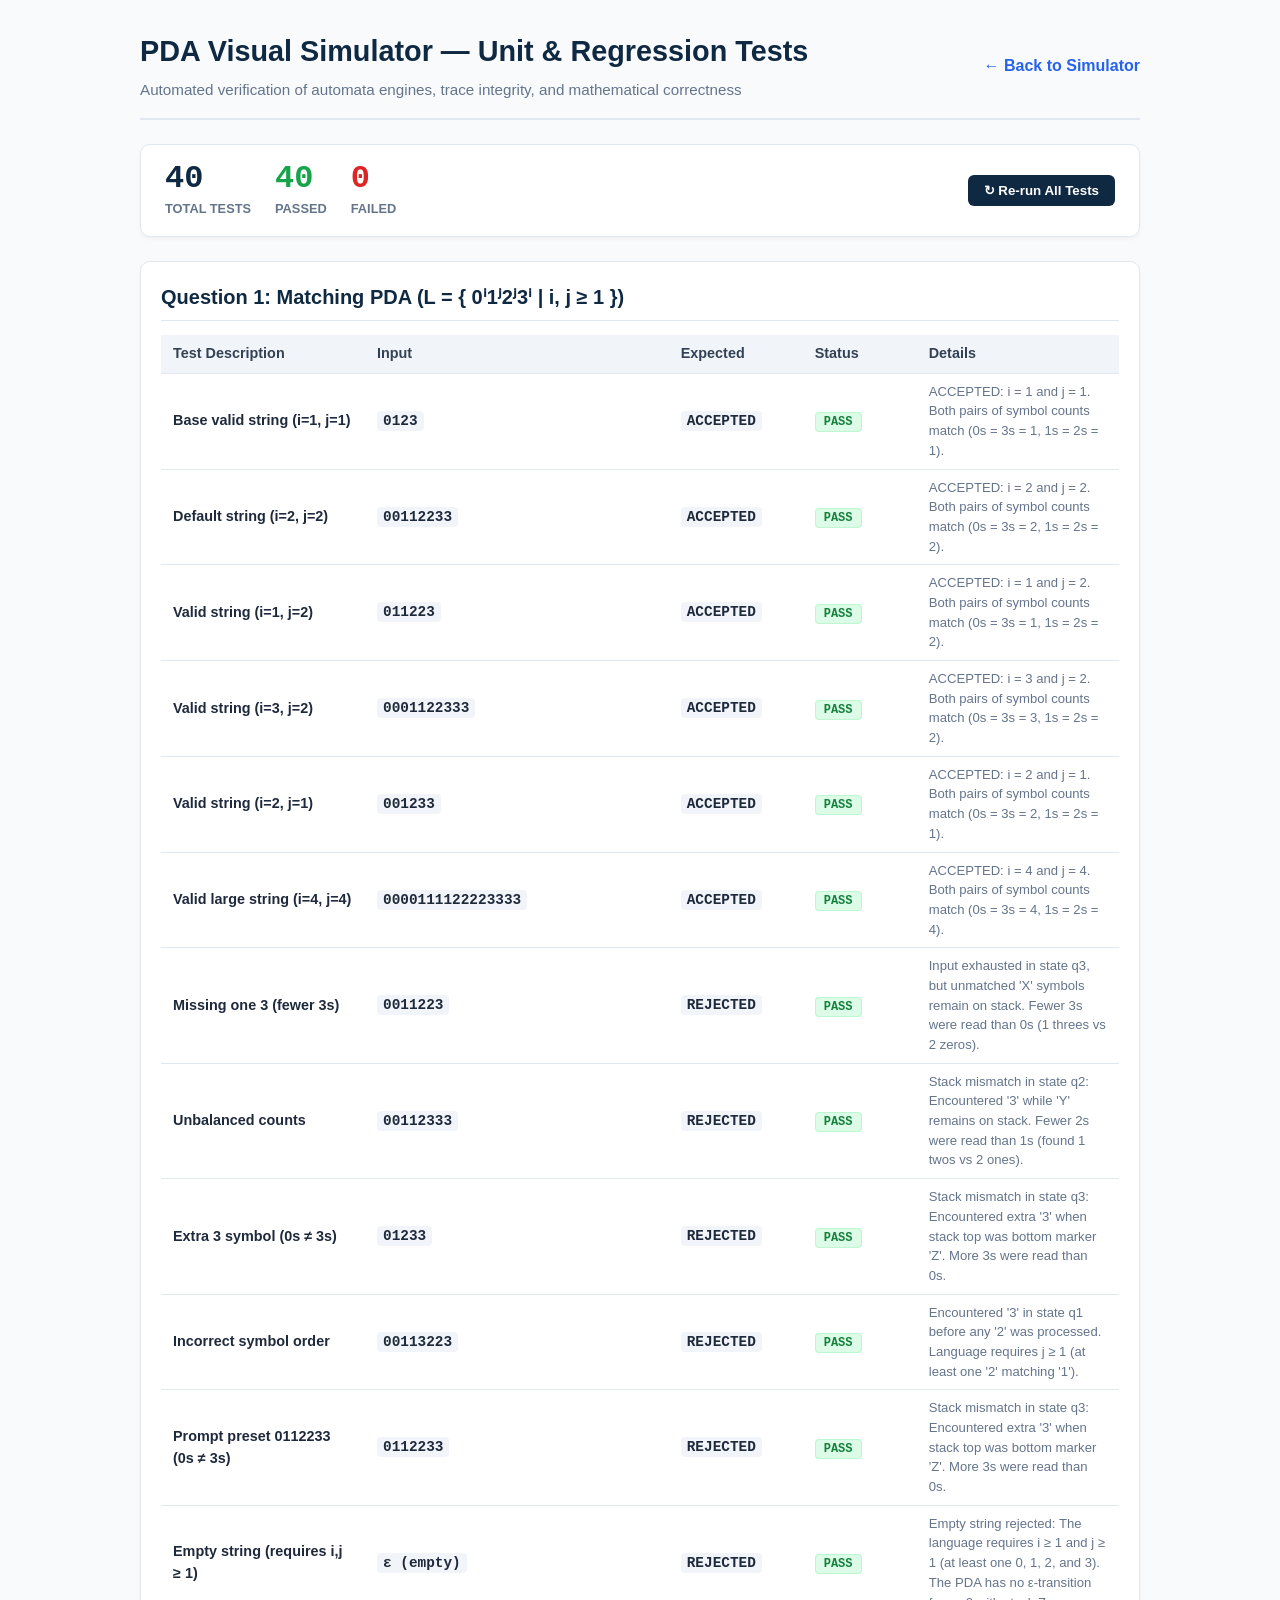
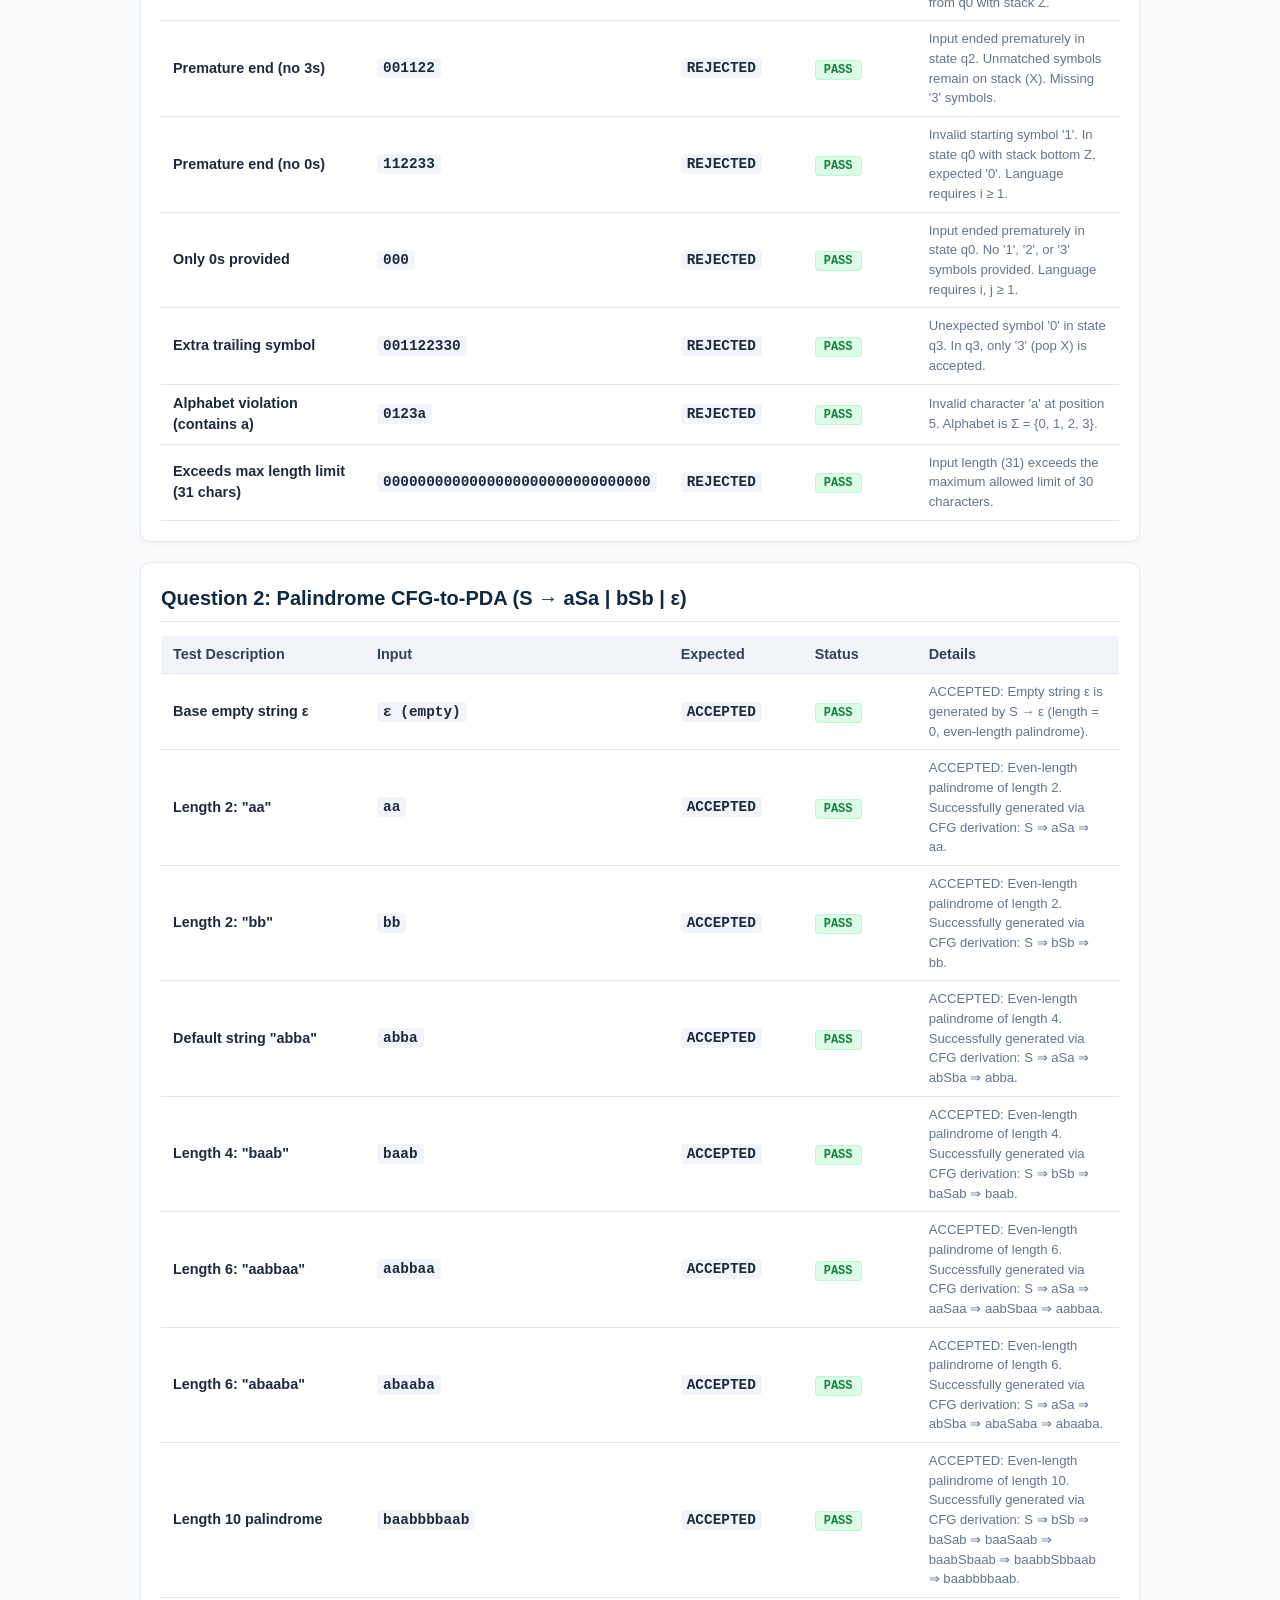
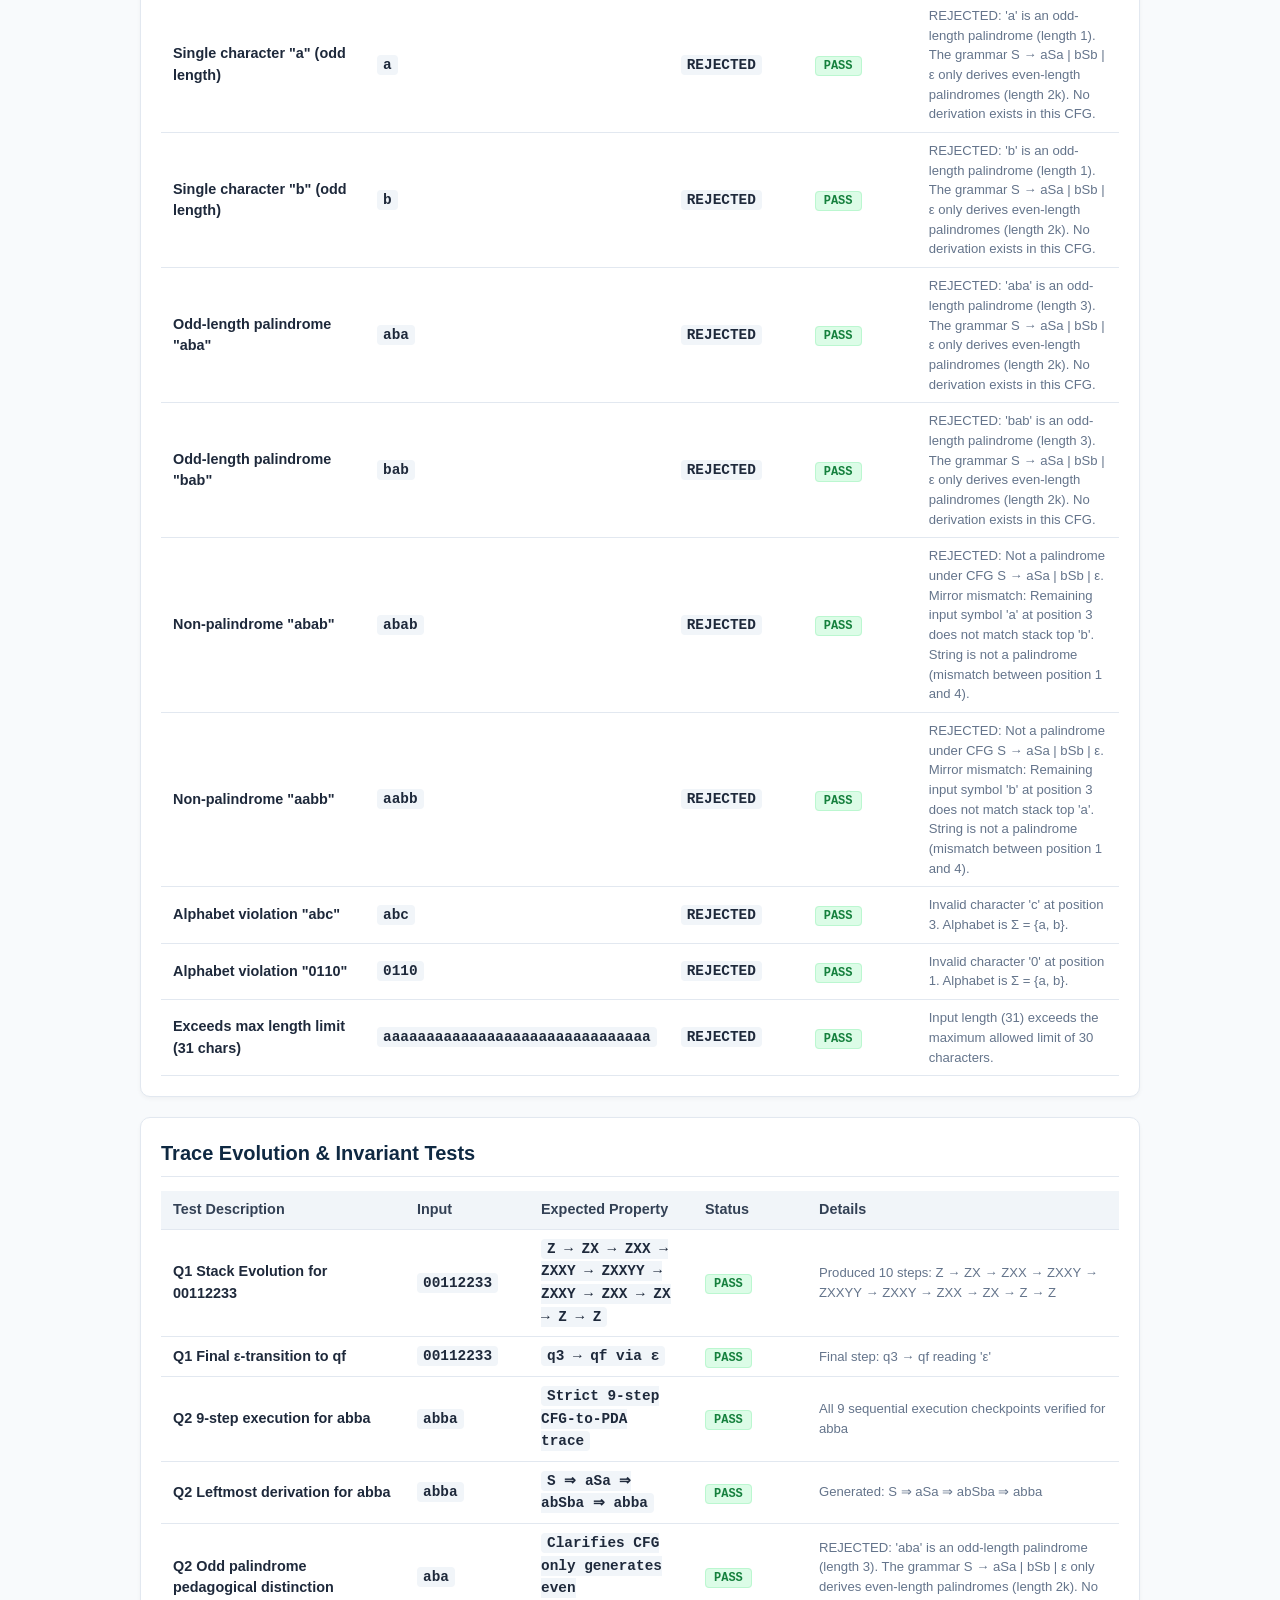
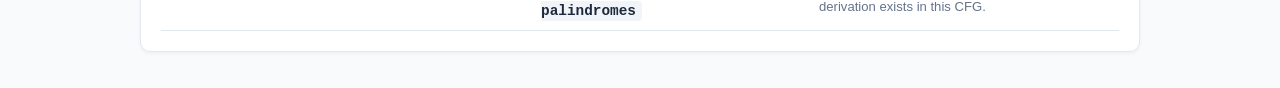
==== pda-visual-simulator/tests/tests.html @ b4f9d672 "Initial commit: PDA Visual Simulator (Matching PDA and Palindrome CFG-to-PDA)" ====
<!DOCTYPE html>
<html lang="en">
<head>
  <meta charset="UTF-8">
  <meta name="viewport" content="width=device-width, initial-scale=1.0">
  <title>PDA Visual Simulator — Automated Test Suite</title>
  <style>
    :root {
      --bg: #f8fafc;
      --card-bg: #ffffff;
      --text: #1e293b;
      --navy: #0f2942;
      --green: #16a34a;
      --red: #dc2626;
      --border: #e2e8f0;
      --font-mono: ui-monospace, SFMono-Regular, Menlo, Monaco, Consolas, monospace;
      --font-sans: -apple-system, BlinkMacSystemFont, "Segoe UI", Roboto, sans-serif;
    }
    body {
      font-family: var(--font-sans);
      background-color: var(--bg);
      color: var(--text);
      line-height: 1.5;
      padding: 30px 20px;
      margin: 0;
    }
    .container {
      max-width: 1000px;
      margin: 0 auto;
    }
    header {
      margin-bottom: 24px;
      padding-bottom: 16px;
      border-bottom: 2px solid var(--border);
      display: flex;
      justify-content: space-between;
      align-items: center;
      flex-wrap: wrap;
      gap: 16px;
    }
    h1 {
      color: var(--navy);
      font-size: 1.8rem;
      margin: 0 0 6px 0;
    }
    .subtitle {
      color: #64748b;
      font-size: 0.95rem;
      margin: 0;
    }
    .nav-links a {
      color: #2563eb;
      text-decoration: none;
      font-weight: 600;
      margin-left: 12px;
    }
    .nav-links a:hover {
      text-decoration: underline;
    }
    .summary-card {
      background: var(--card-bg);
      border: 1px solid var(--border);
      border-radius: 10px;
      padding: 18px 24px;
      margin-bottom: 24px;
      display: flex;
      gap: 24px;
      align-items: center;
      box-shadow: 0 2px 4px rgba(0,0,0,0.04);
    }
    .stat-badge {
      display: flex;
      flex-direction: column;
    }
    .stat-val {
      font-size: 2rem;
      font-weight: 800;
      font-family: var(--font-mono);
      line-height: 1;
    }
    .stat-val.passed { color: var(--green); }
    .stat-val.failed { color: var(--red); }
    .stat-val.total { color: var(--navy); }
    .stat-lbl {
      font-size: 0.8rem;
      font-weight: 700;
      color: #64748b;
      text-transform: uppercase;
      margin-top: 4px;
    }
    .suite-section {
      background: var(--card-bg);
      border: 1px solid var(--border);
      border-radius: 10px;
      padding: 20px;
      margin-bottom: 20px;
      box-shadow: 0 2px 4px rgba(0,0,0,0.04);
    }
    .suite-title {
      color: var(--navy);
      font-size: 1.25rem;
      margin-top: 0;
      margin-bottom: 14px;
      padding-bottom: 8px;
      border-bottom: 1px solid var(--border);
    }
    .test-table {
      width: 100%;
      border-collapse: collapse;
      font-size: 0.9rem;
    }
    .test-table th, .test-table td {
      padding: 8px 12px;
      text-align: left;
      border-bottom: 1px solid var(--border);
    }
    .test-table th {
      background: #f1f5f9;
      font-weight: 700;
      color: #334155;
    }
    .status-tag {
      font-size: 0.75rem;
      font-weight: 800;
      padding: 2px 8px;
      border-radius: 4px;
      text-transform: uppercase;
      font-family: var(--font-mono);
    }
    .status-pass {
      background: #dcfce7;
      color: #15803d;
      border: 1px solid #bbf7d0;
    }
    .status-fail {
      background: #fee2e2;
      color: #b91c1c;
      border: 1px solid #fecaca;
    }
    code {
      font-family: var(--font-mono);
      font-weight: 600;
      background: #f1f5f9;
      padding: 2px 6px;
      border-radius: 4px;
    }
    .test-detail {
      font-size: 0.82rem;
      color: #64748b;
    }
  </style>
</head>
<body>

  <div class="container">
    <header>
      <div>
        <h1>PDA Visual Simulator — Unit &amp; Regression Tests</h1>
        <p class="subtitle">Automated verification of automata engines, trace integrity, and mathematical correctness</p>
      </div>
      <div class="nav-links">
        <a href="../index.html">← Back to Simulator</a>
      </div>
    </header>

    <!-- Results Summary -->
    <div class="summary-card">
      <div class="stat-badge">
        <span class="stat-val total" id="stat-total">0</span>
        <span class="stat-lbl">Total Tests</span>
      </div>
      <div class="stat-badge">
        <span class="stat-val passed" id="stat-passed">0</span>
        <span class="stat-lbl">Passed</span>
      </div>
      <div class="stat-badge">
        <span class="stat-val failed" id="stat-failed">0</span>
        <span class="stat-lbl">Failed</span>
      </div>
      <div style="margin-left: auto;">
        <button onclick="runAllTests()" style="padding: 8px 16px; background:#0f2942; color:#fff; border:none; border-radius:6px; font-weight:700; cursor:pointer;">
          ↻ Re-run All Tests
        </button>
      </div>
    </div>

    <!-- Suite 1: Question 1 Matching PDA -->
    <div class="suite-section">
      <h2 class="suite-title">Question 1: Matching PDA (L = { 0ⁱ1ʲ2ʲ3ⁱ | i, j ≥ 1 })</h2>
      <table class="test-table">
        <thead>
          <tr>
            <th style="width: 180px;">Test Description</th>
            <th style="width: 140px;">Input</th>
            <th style="width: 110px;">Expected</th>
            <th style="width: 90px;">Status</th>
            <th>Details</th>
          </tr>
        </thead>
        <tbody id="tbody-q1"></tbody>
      </table>
    </div>

    <!-- Suite 2: Question 2 Palindrome PDA -->
    <div class="suite-section">
      <h2 class="suite-title">Question 2: Palindrome CFG-to-PDA (S → aSa | bSb | ε)</h2>
      <table class="test-table">
        <thead>
          <tr>
            <th style="width: 180px;">Test Description</th>
            <th style="width: 140px;">Input</th>
            <th style="width: 110px;">Expected</th>
            <th style="width: 90px;">Status</th>
            <th>Details</th>
          </tr>
        </thead>
        <tbody id="tbody-q2"></tbody>
      </table>
    </div>

    <!-- Suite 3: Trace and Invariant Tests -->
    <div class="suite-section">
      <h2 class="suite-title">Trace Evolution &amp; Invariant Tests</h2>
      <table class="test-table">
        <thead>
          <tr>
            <th style="width: 220px;">Test Description</th>
            <th style="width: 100px;">Input</th>
            <th style="width: 140px;">Expected Property</th>
            <th style="width: 90px;">Status</th>
            <th>Details</th>
          </tr>
        </thead>
        <tbody id="tbody-trace"></tbody>
      </table>
    </div>

  </div>

  <!-- Engines -->
  <script src="../js/matching-pda.js"></script>
  <script src="../js/palindrome-pda.js"></script>

  <!-- Test Suite Execution Script -->
  <script>
    let totalCount = 0;
    let passCount = 0;
    let failCount = 0;

    function recordTest(tbodyId, desc, input, expected, passed, details) {
      totalCount++;
      if (passed) passCount++;
      else failCount++;

      const tbody = document.getElementById(tbodyId);
      const row = document.createElement('tr');
      row.innerHTML = `
        <td><strong>${desc}</strong></td>
        <td><code>${input === '' ? 'ε (empty)' : input}</code></td>
        <td><code>${expected}</code></td>
        <td><span class="status-tag ${passed ? 'status-pass' : 'status-fail'}">${passed ? 'PASS' : 'FAIL'}</span></td>
        <td class="test-detail">${details}</td>
      `;
      tbody.appendChild(row);
    }

    function runAllTests() {
      totalCount = 0;
      passCount = 0;
      failCount = 0;

      document.getElementById('tbody-q1').innerHTML = '';
      document.getElementById('tbody-q2').innerHTML = '';
      document.getElementById('tbody-trace').innerHTML = '';

      const pda1 = new MatchingPDA();
      const pda2 = new PalindromePDA();

      // ==========================================
      // SUITE 1: Question 1 Matching PDA
      // ==========================================
      const q1Tests = [
        { desc: 'Base valid string (i=1, j=1)', input: '0123', expectAccept: true },
        { desc: 'Default string (i=2, j=2)', input: '00112233', expectAccept: true },
        { desc: 'Valid string (i=1, j=2)', input: '011223', expectAccept: true },
        { desc: 'Valid string (i=3, j=2)', input: '0001122333', expectAccept: true },
        { desc: 'Valid string (i=2, j=1)', input: '001233', expectAccept: true },
        { desc: 'Valid large string (i=4, j=4)', input: '0000111122223333', expectAccept: true },
        { desc: 'Missing one 3 (fewer 3s)', input: '0011223', expectAccept: false },
        { desc: 'Unbalanced counts', input: '00112333', expectAccept: false },
        { desc: 'Extra 3 symbol (0s ≠ 3s)', input: '01233', expectAccept: false },
        { desc: 'Incorrect symbol order', input: '00113223', expectAccept: false },
        { desc: 'Prompt preset 0112233 (0s ≠ 3s)', input: '0112233', expectAccept: false },
        { desc: 'Empty string (requires i,j ≥ 1)', input: '', expectAccept: false },
        { desc: 'Premature end (no 3s)', input: '001122', expectAccept: false },
        { desc: 'Premature end (no 0s)', input: '112233', expectAccept: false },
        { desc: 'Only 0s provided', input: '000', expectAccept: false },
        { desc: 'Extra trailing symbol', input: '001122330', expectAccept: false },
        { desc: 'Alphabet violation (contains a)', input: '0123a', expectAccept: false },
        { desc: 'Exceeds max length limit (31 chars)', input: '0'.repeat(31), expectAccept: false }
      ];

      q1Tests.forEach(t => {
        const res = pda1.simulate(t.input);
        const passed = res.accepted === t.expectAccept;
        recordTest('tbody-q1', t.desc, t.input, t.expectAccept ? 'ACCEPTED' : 'REJECTED', passed, res.reason);
      });

      // ==========================================
      // SUITE 2: Question 2 Palindrome PDA
      // ==========================================
      const q2Tests = [
        { desc: 'Base empty string ε', input: '', expectAccept: true },
        { desc: 'Length 2: "aa"', input: 'aa', expectAccept: true },
        { desc: 'Length 2: "bb"', input: 'bb', expectAccept: true },
        { desc: 'Default string "abba"', input: 'abba', expectAccept: true },
        { desc: 'Length 4: "baab"', input: 'baab', expectAccept: true },
        { desc: 'Length 6: "aabbaa"', input: 'aabbaa', expectAccept: true },
        { desc: 'Length 6: "abaaba"', input: 'abaaba', expectAccept: true },
        { desc: 'Length 10 palindrome', input: 'baabbbbaab', expectAccept: true },
        { desc: 'Single character "a" (odd length)', input: 'a', expectAccept: false },
        { desc: 'Single character "b" (odd length)', input: 'b', expectAccept: false },
        { desc: 'Odd-length palindrome "aba"', input: 'aba', expectAccept: false },
        { desc: 'Odd-length palindrome "bab"', input: 'bab', expectAccept: false },
        { desc: 'Non-palindrome "abab"', input: 'abab', expectAccept: false },
        { desc: 'Non-palindrome "aabb"', input: 'aabb', expectAccept: false },
        { desc: 'Alphabet violation "abc"', input: 'abc', expectAccept: false },
        { desc: 'Alphabet violation "0110"', input: '0110', expectAccept: false },
        { desc: 'Exceeds max length limit (31 chars)', input: 'a'.repeat(31), expectAccept: false }
      ];

      q2Tests.forEach(t => {
        const res = pda2.simulate(t.input);
        const passed = res.accepted === t.expectAccept;
        recordTest('tbody-q2', t.desc, t.input, t.expectAccept ? 'ACCEPTED' : 'REJECTED', passed, res.reason);
      });

      // ==========================================
      // SUITE 3: Trace Evolution & Invariant Tests
      // ==========================================

      // Test 3.1: Stack evolution for 00112233
      // Expected sequence: Z -> ZX -> ZXX -> ZXXY -> ZXXYY -> ZXXY -> ZXX -> ZX -> Z -> Z
      const res00112233 = pda1.simulate('00112233');
      const expectedStacksQ1 = ['Z', 'ZX', 'ZXX', 'ZXXY', 'ZXXYY', 'ZXXY', 'ZXX', 'ZX', 'Z', 'Z'];
      const actualStacksQ1 = res00112233.steps.map(s => s.stackString);
      const stacksMatchQ1 = JSON.stringify(expectedStacksQ1) === JSON.stringify(actualStacksQ1);
      recordTest(
        'tbody-trace',
        'Q1 Stack Evolution for 00112233',
        '00112233',
        expectedStacksQ1.join(' → '),
        stacksMatchQ1,
        `Produced ${actualStacksQ1.length} steps: ${actualStacksQ1.join(' → ')}`
      );

      // Test 3.2: Epsilon transition to qf for Q1
      const lastStepQ1 = res00112233.steps[res00112233.steps.length - 1];
      const reachesQf = lastStepQ1.state === 'q3' && lastStepQ1.nextState === 'qf' && lastStepQ1.inputConsumed === 'ε';
      recordTest(
        'tbody-trace',
        'Q1 Final ε-transition to qf',
        '00112233',
        'q3 → qf via ε',
        reachesQf,
        `Final step: ${lastStepQ1.state} → ${lastStepQ1.nextState} reading '${lastStepQ1.inputConsumed}'`
      );

      // Test 3.3: abba execution sequence follows prompt's 9 items
      const resAbba = pda2.simulate('abba');
      const hasInitSZ = resAbba.steps[1].stackString === 'ZS' && resAbba.steps[1].operation === 'PUSH';
      const hasExpandA = resAbba.steps[2].production === 'S → aSa';
      const hasMatchA1 = resAbba.steps[3].inputConsumed === 'a';
      const hasExpandB = resAbba.steps[4].production === 'S → bSb';
      const hasMatchB1 = resAbba.steps[5].inputConsumed === 'b';
      const hasExpandEps = resAbba.steps[6].production === 'S → ε';
      const hasMatchB2 = resAbba.steps[7].inputConsumed === 'b';
      const hasMatchA2 = resAbba.steps[8].inputConsumed === 'a';
      const hasAcceptQf = resAbba.steps[9].nextState === 'qf' && resAbba.steps[9].operation === 'ACCEPT';

      const abbaTraceValid = hasInitSZ && hasExpandA && hasMatchA1 && hasExpandB && hasMatchB1 && hasExpandEps && hasMatchB2 && hasMatchA2 && hasAcceptQf;
      recordTest(
        'tbody-trace',
        'Q2 9-step execution for abba',
        'abba',
        'Strict 9-step CFG-to-PDA trace',
        abbaTraceValid,
        `All 9 sequential execution checkpoints verified for abba`
      );

      // Test 3.4: Grammar derivation generation for abba
      const expectedDerivation = 'S ⇒ aSa ⇒ abSba ⇒ abba';
      const actualDerivation = resAbba.analysis.derivation ? resAbba.analysis.derivation.join(' ⇒ ') : '';
      recordTest(
        'tbody-trace',
        'Q2 Leftmost derivation for abba',
        'abba',
        expectedDerivation,
        expectedDerivation === actualDerivation,
        `Generated: ${actualDerivation}`
      );

      // Test 3.5: Odd palindrome educational flag
      const resAba = pda2.simulate('aba');
      const mentionsOddGrammar = resAba.reason.includes('odd-length') && resAba.reason.includes('even-length');
      recordTest(
        'tbody-trace',
        'Q2 Odd palindrome pedagogical distinction',
        'aba',
        'Clarifies CFG only generates even palindromes',
        mentionsOddGrammar,
        resAba.reason
      );

      // Update summary UI
      document.getElementById('stat-total').textContent = totalCount;
      document.getElementById('stat-passed').textContent = passCount;
      document.getElementById('stat-failed').textContent = failCount;
    }

    // Auto-run when opened
    document.addEventListener('DOMContentLoaded', runAllTests);
  </script>
</body>
</html>
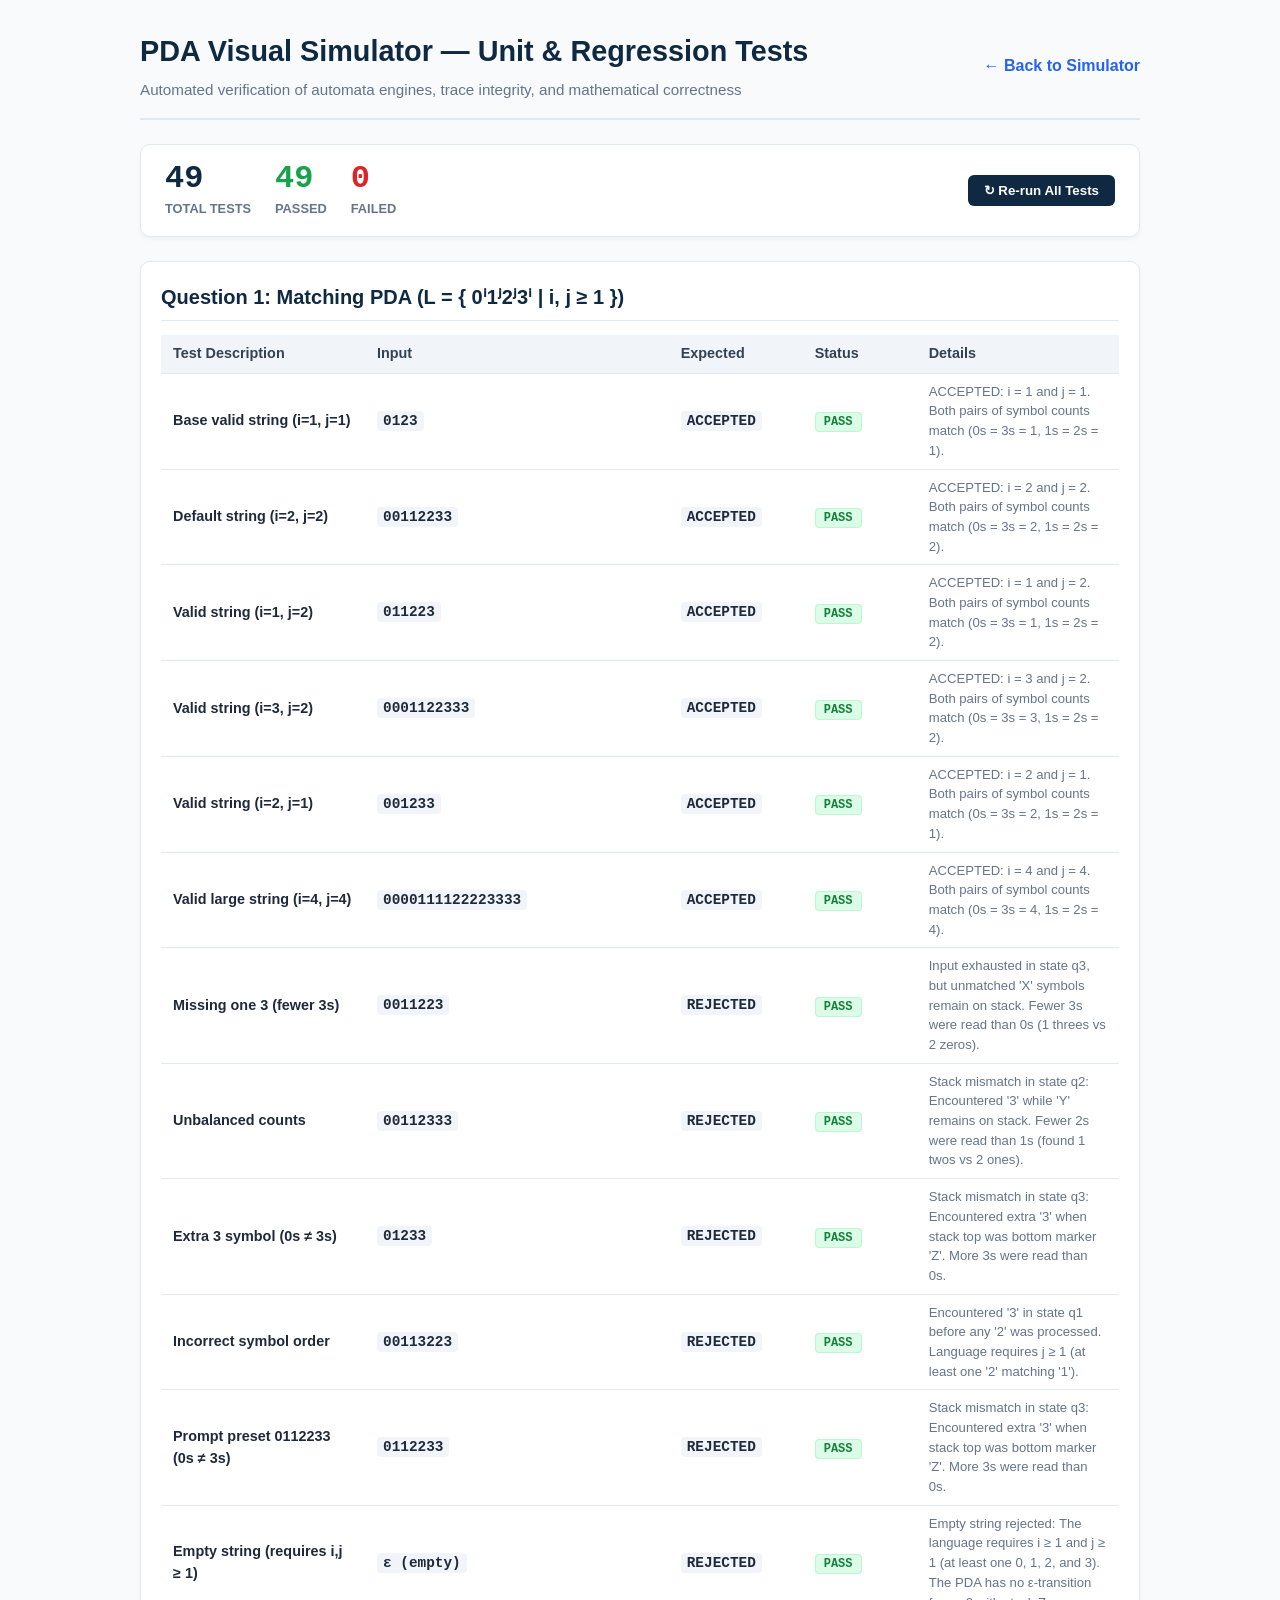
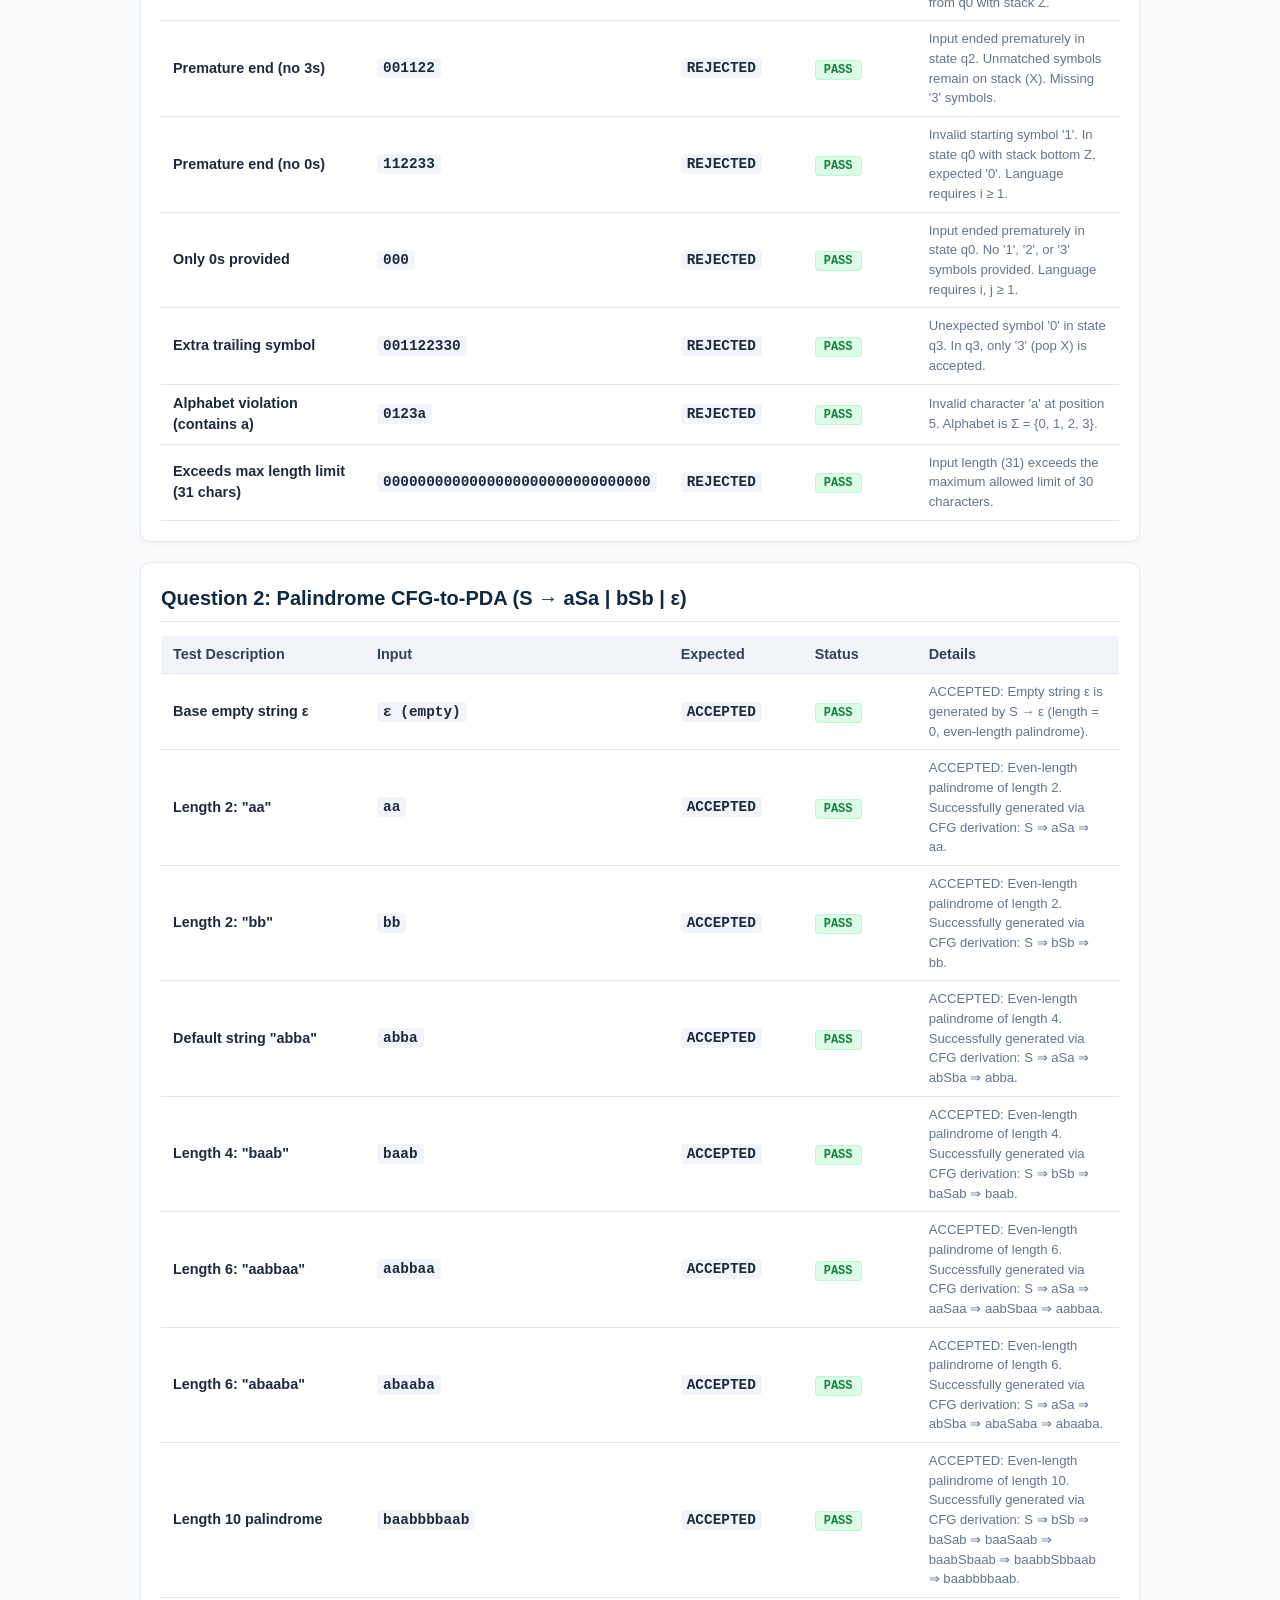
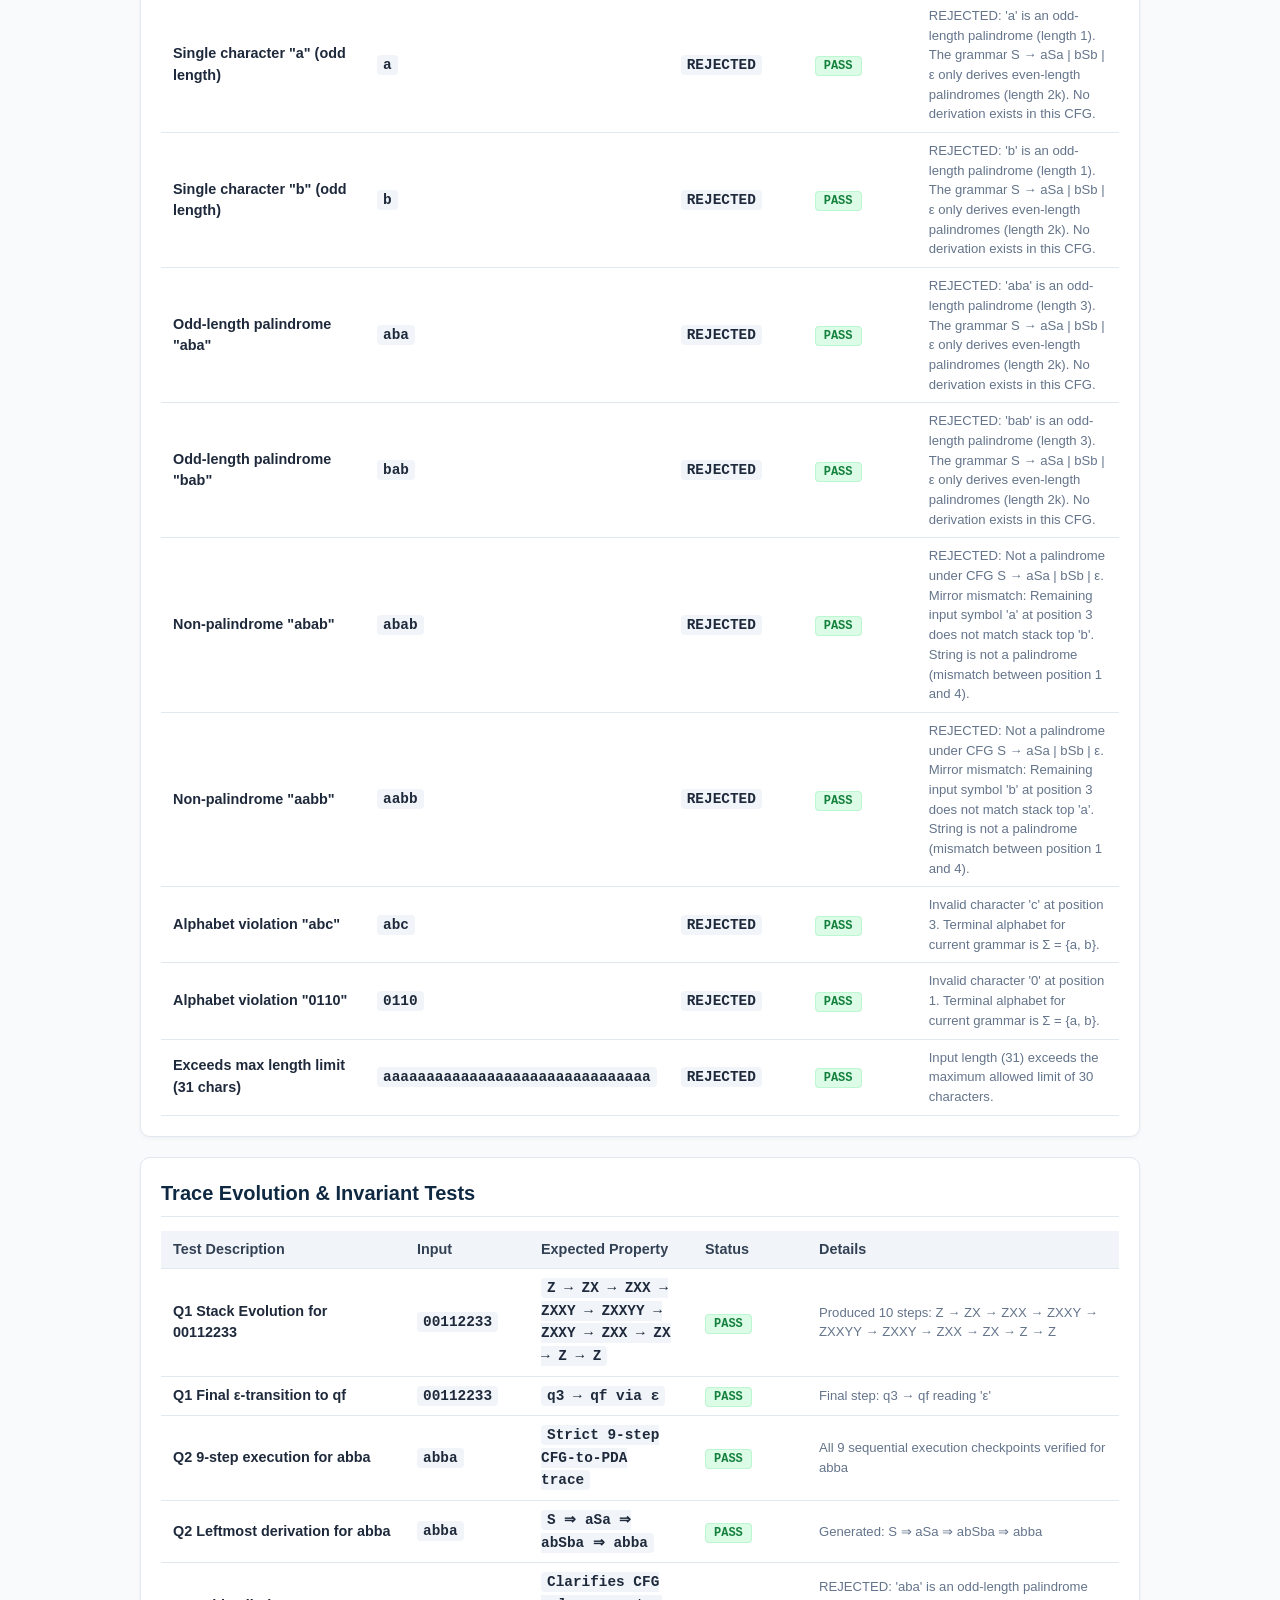
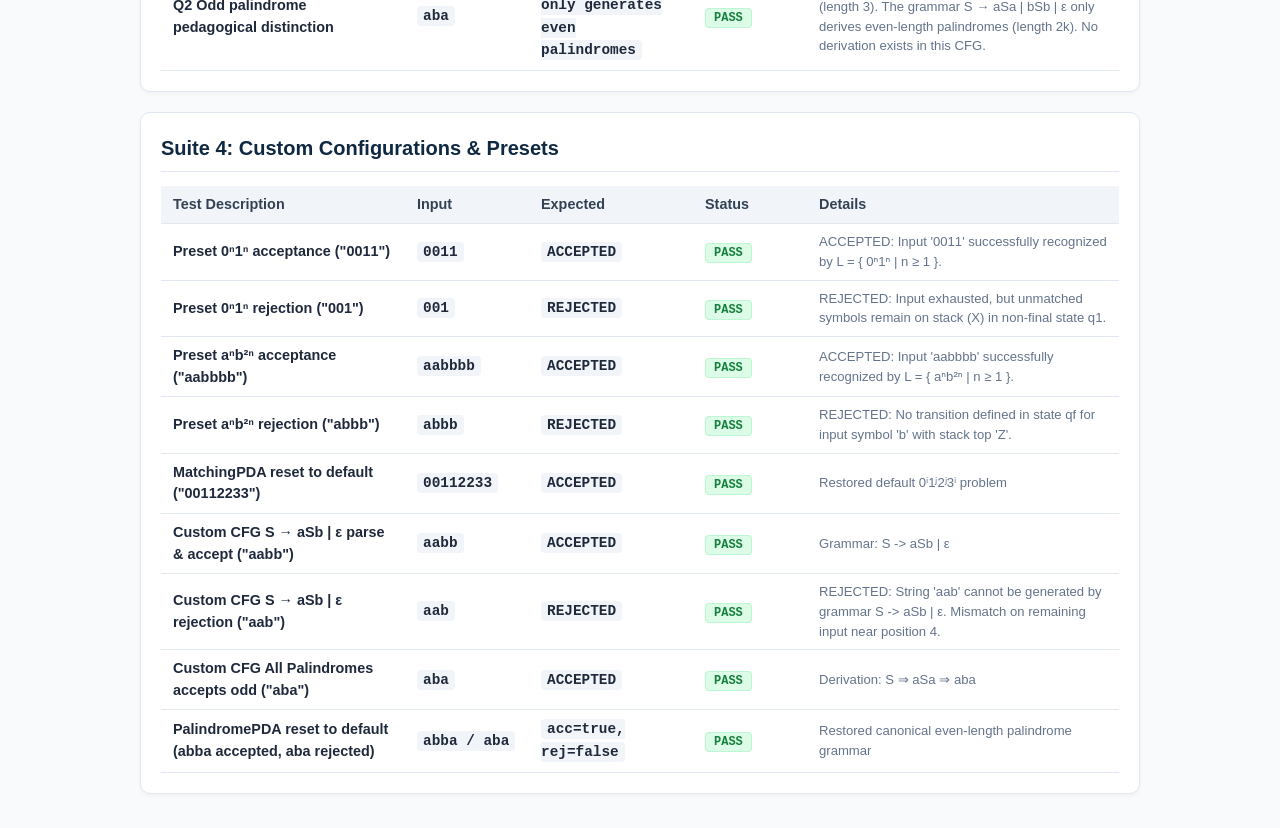
==== commit 05fe8c56: "Add configurable PDA rules, CFG grammar editor, and presets while preserving default assignment" ====
--- a/pda-visual-simulator/tests/tests.html
+++ b/pda-visual-simulator/tests/tests.html
@@ -235,6 +235,23 @@
       </table>
     </div>
 
+    <!-- Suite 4: Custom Configuration & Presets -->
+    <div class="suite-section">
+      <h2 class="suite-title">Suite 4: Custom Configurations &amp; Presets</h2>
+      <table class="test-table">
+        <thead>
+          <tr>
+            <th style="width: 220px;">Test Description</th>
+            <th style="width: 100px;">Input</th>
+            <th style="width: 140px;">Expected</th>
+            <th style="width: 90px;">Status</th>
+            <th>Details</th>
+          </tr>
+        </thead>
+        <tbody id="tbody-config"></tbody>
+      </table>
+    </div>
+
   </div>
 
   <!-- Engines -->
@@ -412,6 +429,111 @@
         resAba.reason
       );
 
+      // ==========================================
+      // SUITE 4: Dynamic Customization & Presets
+      // ==========================================
+      document.getElementById('tbody-config').innerHTML = '';
+
+      // Test 4.1: Preset equal01 (0^n 1^n) in MatchingPDA
+      pda1.setPreset('equal01');
+      const resEqualAcc = pda1.simulate('0011');
+      const resEqualRej = pda1.simulate('001');
+      recordTest(
+        'tbody-config',
+        'Preset 0ⁿ1ⁿ acceptance ("0011")',
+        '0011',
+        'ACCEPTED',
+        resEqualAcc.accepted === true,
+        resEqualAcc.reason
+      );
+      recordTest(
+        'tbody-config',
+        'Preset 0ⁿ1ⁿ rejection ("001")',
+        '001',
+        'REJECTED',
+        resEqualRej.accepted === false,
+        resEqualRej.reason
+      );
+
+      // Test 4.2: Preset doubleB (a^n b^2n) in MatchingPDA
+      pda1.setPreset('doubleB');
+      const resDoubleAcc = pda1.simulate('aabbbb');
+      const resDoubleRej = pda1.simulate('abbb');
+      recordTest(
+        'tbody-config',
+        'Preset aⁿb²ⁿ acceptance ("aabbbb")',
+        'aabbbb',
+        'ACCEPTED',
+        resDoubleAcc.accepted === true,
+        resDoubleAcc.reason
+      );
+      recordTest(
+        'tbody-config',
+        'Preset aⁿb²ⁿ rejection ("abbb")',
+        'abbb',
+        'REJECTED',
+        resDoubleRej.accepted === false,
+        resDoubleRej.reason
+      );
+
+      // Test 4.3: Reset MatchingPDA back to default
+      pda1.resetToDefault();
+      const resResetQ1 = pda1.simulate('00112233');
+      recordTest(
+        'tbody-config',
+        'MatchingPDA reset to default ("00112233")',
+        '00112233',
+        'ACCEPTED',
+        resResetQ1.accepted === true && pda1.isDefault === true,
+        'Restored default 0ⁱ1ʲ2ʲ3ⁱ problem'
+      );
+
+      // Test 4.4: Custom CFG grammar in PalindromePDA (anbn)
+      const parseRes1 = pda2.setGrammar('S -> aSb | ε', 'Equal a\'s and b\'s');
+      const resAnBnAcc = pda2.simulate('aabb');
+      const resAnBnRej = pda2.simulate('aab');
+      recordTest(
+        'tbody-config',
+        'Custom CFG S → aSb | ε parse & accept ("aabb")',
+        'aabb',
+        'ACCEPTED',
+        parseRes1.success && resAnBnAcc.accepted === true,
+        `Grammar: ${pda2.grammar}`
+      );
+      recordTest(
+        'tbody-config',
+        'Custom CFG S → aSb | ε rejection ("aab")',
+        'aab',
+        'REJECTED',
+        resAnBnRej.accepted === false,
+        resAnBnRej.reason
+      );
+
+      // Test 4.5: Custom CFG allPalindromes (even and odd)
+      pda2.setGrammar('S -> aSa | bSb | a | b | ε', 'All Palindromes');
+      const resOddPalAcc = pda2.simulate('aba');
+      recordTest(
+        'tbody-config',
+        'Custom CFG All Palindromes accepts odd ("aba")',
+        'aba',
+        'ACCEPTED',
+        resOddPalAcc.accepted === true,
+        `Derivation: ${resOddPalAcc.analysis.derivation ? resOddPalAcc.analysis.derivation.join(' ⇒ ') : 'none'}`
+      );
+
+      // Test 4.6: Reset PalindromePDA back to default
+      pda2.resetToDefault();
+      const resResetQ2 = pda2.simulate('abba');
+      const resResetOdd = pda2.simulate('aba');
+      recordTest(
+        'tbody-config',
+        'PalindromePDA reset to default (abba accepted, aba rejected)',
+        'abba / aba',
+        'acc=true, rej=false',
+        resResetQ2.accepted === true && resResetOdd.accepted === false && pda2.isDefaultGrammar === true,
+        'Restored canonical even-length palindrome grammar'
+      );
+
       // Update summary UI
       document.getElementById('stat-total').textContent = totalCount;
       document.getElementById('stat-passed').textContent = passCount;
